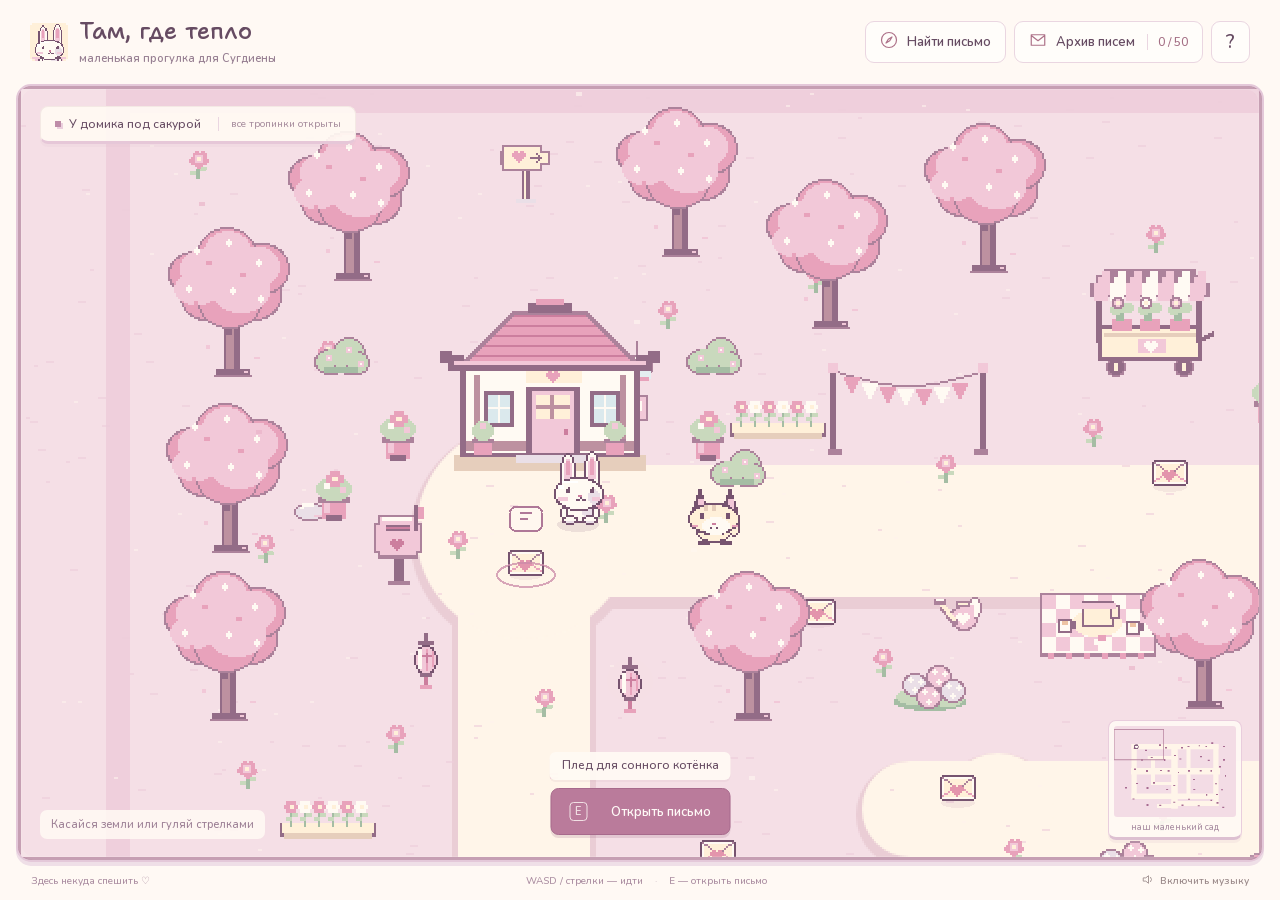
==== index.html @ 61a8c38a "Publish Sugdiena's pixel garden with 50 letters" ====
<!doctype html>
<html lang="ru">
<head>
<meta charset="utf-8">
<meta name="viewport" content="width=device-width,initial-scale=1,viewport-fit=cover">
<meta name="theme-color" content="#fff9f4">
<meta name="description" content="Розовый сад, зайчик Плюш и 50 писем с тёплыми словами. Гуляй и открывай их в своём ритме.">
<title>Там, где тепло — маленькая прогулка</title>
<link rel="stylesheet" href="fonts.css">
<link rel="stylesheet" href="island.css">
<link rel="stylesheet" href="typography.css">
<link rel="stylesheet" href="garden.css">
</head>
<body>
<header class="topbar">
<a href="#" class="brand" id="homeButton" aria-label="Вернуться к зайчику">
<img data-pixel="plush" alt="">
<span>Там, где тепло<small>маленькая прогулка для Сугдиены</small>
</span>
</a>
<nav aria-label="Меню игры">
<button id="exploreButton" class="nav-button" title="Письма на карте" aria-label="Найти письмо">
<span data-icon="compass">
</span>
<span class="nav-label">Найти письмо</span>
</button>
<button id="albumButton" class="nav-button" title="Архив писем">
<span data-icon="envelope">
</span>
<span class="nav-label album-label">Архив писем</span>
<b id="collectedCount">0 / 50</b>
</button>
<button id="helpButton" class="icon-button" aria-label="Как играть">?</button>
</nav>
</header>
<main class="world-shell" id="worldShell">
<div id="game" role="application" aria-label="Розовый сад. Ходи стрелками или WASD. Касайся земли, чтобы идти. Подойди к письму и нажми E.">
</div>
<div class="garden-label">
<span class="location-dot">
</span>
<span id="locationName">Сад тихих радостей</span>
<small>все тропинки открыты</small>
</div>
<div class="walking-note">
<span id="walkingText">Коснись дорожки — Плюш пойдёт туда</span>
</div>
<div class="nearby" id="nearbyPanel">
<span id="nearbyTitle">
</span>
<button id="interactButton" class="primary" hidden>
<span class="key">E</span> Открыть письмо</button>
</div>
<div class="mini-map" aria-label="Карта сада: розовые точки — письма">
<canvas id="miniCanvas" width="192" height="144">
</canvas>
<span>наш маленький сад</span>
</div>
<div class="toast" id="toast" role="status" aria-live="polite">
</div>
<div class="load-screen" id="loading">
<span class="load-flower">✿</span>
<span>Плюш открывает калитку…</span>
</div>
<div id="welcomeNote" hidden>
</div>
<div id="questPreview" hidden>
</div>
</main>
<footer class="bottom-bar">
<span>Здесь некуда спешить ♡</span>
<span class="desktop-hint">WASD / стрелки — идти <em>·</em> E — открыть письмо</span>
<button id="soundButton" aria-label="Включить музыку" aria-pressed="false" title="Письма под сакурой — тихая оригинальная мелодия">
<span data-icon="sound">
</span>
<span id="soundLabel">Включить музыку</span>
</button>
</footer>
<dialog class="explore-dialog" id="exploreDialog" aria-labelledby="exploreTitle">
<button class="dialog-close" data-close aria-label="Закрыть список писем">×</button>
<span class="eyebrow">ЛЮБОЕ ПИСЬМО МОЖЕТ БЫТЬ ПЕРВЫМ</span>
<h2 id="exploreTitle">Куда хочется прогуляться?</h2>
<p class="muted">50 писем — 50 задач по математике и физике. Выбери письмо: Плюш найдёт дорожку. Реши задачу, чтобы прочитать послание.</p>
<div class="mood-filters" id="moodFilters">
</div>
<div class="adventure-grid" id="adventureGrid">
</div>
</dialog>
<dialog class="quest-dialog" id="questDialog" aria-labelledby="questTitle" aria-describedby="questInstruction">
<button class="dialog-close" data-close aria-label="Вернуться в сад">×</button>
<div class="quest-header">
<img id="questAvatar" data-pixel="plush" alt="">
<div>
<span class="eyebrow" id="questPlace">
</span>
<h2 id="questTitle">
</h2>
<p id="questInstruction">
</p>
</div>
</div>
<div class="mini-game" id="miniGame">
</div>
<div class="quest-feedback" id="questFeedback" role="status" aria-live="polite">
</div>
<div class="quest-footer">
<span id="questProgress" aria-live="polite">
</span>
<span>Можно вернуться позже.</span>
</div>
</dialog>
<dialog class="conversation-dialog" id="conversationDialog" aria-labelledby="conversationTitle" aria-describedby="accessibleSpeech">
<div class="conversation-scene">
<span class="pixel-petal petal-a">
</span>
<span class="pixel-petal petal-b">
</span>
<div class="conversation-art">
<canvas width="330" height="430" id="portraitCanvas" aria-label="Друг рассказывает послание">
</canvas>
</div>
<div class="conversation-context">
<span class="eyebrow" id="conversationPlace">
</span>
<h2 id="conversationTitle">
</h2>
<span class="reward-seal">
<span data-icon="envelope">
</span> ПИСЬМО ДЛЯ ТЕБЯ</span>
</div>
<button class="dialog-close" data-close aria-label="Вернуться в сад">×</button>
</div>
<div class="speech-panel">
<div class="speaker-line">
<span id="speakerName">
</span>
<span id="messageType">
</span>
</div>
<div class="speech-text" id="speechText">
<span class="sr-only" id="accessibleSpeech">
</span>
<span id="typedText" aria-hidden="true">
</span>
<span class="typing-cursor" aria-hidden="true">
</span>
</div>
<p id="speechSource" class="speech-source">
</p>
<div class="speech-actions">
<button class="text-button" id="favoriteButton" aria-pressed="false">
<span>♡</span> Оставить в сердце</button>
<button class="primary" id="speechNext">Показать целиком <span>↓</span>
</button>
</div>
</div>
</dialog>
<dialog class="album-dialog" id="albumDialog" aria-labelledby="albumTitle">
<button class="dialog-close" data-close aria-label="Закрыть послания">×</button>
<span class="eyebrow">МОЖНО ПЕРЕЧИТАТЬ, КОГДА ЗАХОЧЕТСЯ</span>
<h2 id="albumTitle">Архив тёплых писем</h2>
<p class="muted" id="albumDescription">
</p>
<div class="album-tabs">
<button data-album="read" class="active">Прочитанные ✓</button>
<button data-album="all">Все открытые</button>
<button data-album="hearts">В сердце ♡</button>
</div>
<div class="album-grid" id="albumGrid">
</div>
</dialog>
<dialog class="help-dialog" id="helpDialog" aria-labelledby="helpTitle">
<button class="dialog-close" data-close aria-label="Закрыть подсказку">×</button>
<img data-pixel="plush" alt="Зайчик Плюш">
<h2 id="helpTitle">Давай просто погуляем.</h2>
<p>Коснись земли — Плюш пойдёт туда. На компьютере можно ходить стрелками или WASD.</p>
<p>На полянках лежат письма. Подойди поближе и коснись письма или нажми E. У каждого письма своя задача и четыре ответа: A, B, C, D. Верный ответ откроет послание. Если ошибёшься, можно попробовать ещё раз.</p>
<p>Все 50 писем доступны сразу, без уровней и лимитов. После чтения нажми «Прочитано ✓»: письмо получит зелёную галочку и останется в архиве. Прогресс сохраняется в этом браузере.</p>
<p>Задачи — среднего и чуть выше среднего уровня. Можно думать сколько угодно: таймера и штрафов нет. Кнопка «Включить музыку» добавит тихую оригинальную мелодию с щипковыми струнами и флейтой. При уходе с вкладки она затихает.</p>
<button class="primary" data-close>Пойдём ♡</button>
</dialog>
<script src="assets/vendor/phaser-3.90.0.min.js">
</script>
<script src="data.js">
</script>
<script src="letters.js"></script>
<script src="questions.js"></script>
<script src="pixel-sprites.js">
</script>
<script src="garden-music.js"></script>
<script src="garden.js">
</script>
<script src="adventures.js">
</script>
</body>
</html>
---- fonts.css ----
@font-face {
  font-family: 'Nunito';
  font-style: normal;
  font-weight: 400 700;
  font-display: swap;
  src: url(assets/fonts/nunito-cyrillic-ext.woff2) format('woff2');
  unicode-range: U+0460-052F, U+1C80-1C8A, U+20B4, U+2DE0-2DFF, U+A640-A69F, U+FE2E-FE2F;
}

@font-face {
  font-family: 'Nunito';
  font-style: normal;
  font-weight: 400 700;
  font-display: swap;
  src: url(assets/fonts/nunito-cyrillic.woff2) format('woff2');
  unicode-range: U+0301, U+0400-045F, U+0490-0491, U+04B0-04B1, U+2116;
}

@font-face {
  font-family: 'Nunito';
  font-style: normal;
  font-weight: 400 700;
  font-display: swap;
  src: url(assets/fonts/nunito-latin-ext.woff2) format('woff2');
  unicode-range: U+0100-02BA, U+02BD-02C5, U+02C7-02CC, U+02CE-02D7, U+02DD-02FF, U+0304, U+0308, U+0329, U+1D00-1DBF, U+1E00-1E9F, U+1EF2-1EFF, U+2020, U+20A0-20AB, U+20AD-20C4, U+2113, U+2C60-2C7F, U+A720-A7FF;
}

@font-face {
  font-family: 'Nunito';
  font-style: normal;
  font-weight: 400 700;
  font-display: swap;
  src: url(assets/fonts/nunito-latin.woff2) format('woff2');
  unicode-range: U+0000-00FF, U+0131, U+0152-0153, U+02BB-02BC, U+02C6, U+02DA, U+02DC, U+0304, U+0308, U+0329, U+2000-206F, U+20AC, U+2122, U+2191, U+2193, U+2212, U+2215, U+FEFF, U+FFFD;
}

@font-face {
  font-family: 'Shantell Sans';
  font-style: normal;
  font-weight: 500 600;
  font-display: swap;
  src: url(assets/fonts/shantell-sans-cyrillic-ext.woff2) format('woff2');
  unicode-range: U+0460-052F, U+1C80-1C8A, U+20B4, U+2DE0-2DFF, U+A640-A69F, U+FE2E-FE2F;
}

@font-face {
  font-family: 'Shantell Sans';
  font-style: normal;
  font-weight: 500 600;
  font-display: swap;
  src: url(assets/fonts/shantell-sans-cyrillic.woff2) format('woff2');
  unicode-range: U+0301, U+0400-045F, U+0490-0491, U+04B0-04B1, U+2116;
}

@font-face {
  font-family: 'Shantell Sans';
  font-style: normal;
  font-weight: 500 600;
  font-display: swap;
  src: url(assets/fonts/shantell-sans-latin-ext.woff2) format('woff2');
  unicode-range: U+0100-02BA, U+02BD-02C5, U+02C7-02CC, U+02CE-02D7, U+02DD-02FF, U+0304, U+0308, U+0329, U+1D00-1DBF, U+1E00-1E9F, U+1EF2-1EFF, U+2020, U+20A0-20AB, U+20AD-20C4, U+2113, U+2C60-2C7F, U+A720-A7FF;
}

@font-face {
  font-family: 'Shantell Sans';
  font-style: normal;
  font-weight: 500 600;
  font-display: swap;
  src: url(assets/fonts/shantell-sans-latin.woff2) format('woff2');
  unicode-range: U+0000-00FF, U+0131, U+0152-0153, U+02BB-02BC, U+02C6, U+02DA, U+02DC, U+0304, U+0308, U+0329, U+2000-206F, U+20AC, U+2122, U+2191, U+2193, U+2212, U+2215, U+FEFF, U+FFFD;
}
---- island.css ----
:root{--cream:#faf7f1;--paper:#fffcf7;--ink:#4e4249;--muted:#897a7e;--rose:#ba7188;--pink:#eed0d7;--sage:#82927d;--line:#eadfdc;--shadow:0 15px 55px #5e405524;font-family:'Nunito',system-ui,sans-serif;color:var(--ink);font-size:14px}
*{box-sizing:border-box}
body{margin:0;background:var(--cream);overflow:hidden}
button,a{-webkit-tap-highlight-color:transparent}
button{font:inherit;color:inherit;cursor:pointer;touch-action:manipulation}
button:disabled{cursor:default}
button,a{outline-offset:4px}
button:focus-visible,a:focus-visible{outline:3px solid #a15f7c}
button{transition:background .2s,box-shadow .2s,transform .2s}
button:active:not(:disabled){transform:translateY(1px)}
[hidden]{display:none!important}
button svg{pointer-events:none}
svg{width:24px;height:24px;fill:none;stroke:currentColor;stroke-width:1.6;stroke-linecap:round;stroke-linejoin:round}
.topbar{height:88px;padding:0 32px;display:flex;align-items:center;justify-content:space-between;gap:20px}
.brand{display:flex;align-items:center;gap:10px;text-decoration:none;color:var(--ink)}
.brand>img{width:44px;height:64px;object-fit:contain;filter:drop-shadow(0 3px 3px #a78c8c22)}
.brand>span{font:500 23px 'Shantell Sans',sans-serif;letter-spacing:0}
.brand small{display:block;font:10px 'Nunito',sans-serif;letter-spacing:.04em;margin-top:5px;color:var(--muted)}
.header-note{font-size:11px;color:#9b8d8f}
.topbar nav{display:flex;gap:8px;align-items:center}
.nav-button,.icon-button{border:1px solid var(--line);border-radius:12px;background:#fffdf9;min-height:42px;display:flex;align-items:center;justify-content:center;gap:9px;padding:0 14px;font-size:11px}
.nav-button:hover,.icon-button:hover{background:#f8eaf0}
.nav-button svg{width:18px;height:18px;color:#ad7188}
.nav-button b{font-size:10px;font-weight:500;color:#a36d83;border-left:1px solid var(--line);padding-left:10px;margin-left:3px}
.icon-button{width:39px;padding:0;font-size:19px}
.world-shell{position:relative;height:calc(100svh - 128px);margin:0 20px;border-radius:22px;overflow:hidden;background:#e8ecdf;isolation:isolate;box-shadow:0 3px 0 #ddd2c8,0 10px 30px #57423712;min-height:310px;border:1px solid #e1d6cb}
#worldCanvas{display:block;width:100%;height:100%;touch-action:none;cursor:grab}
#worldCanvas:active{cursor:grabbing}
#worldCanvas:focus-visible{outline:3px solid #b68199;outline-offset:-3px}
.map-shade{position:absolute;inset:0;pointer-events:none;box-shadow:inset 0 0 100px #5c655412;z-index:1}
.map-title{position:absolute;left:28px;top:26px;padding:20px 23px 16px;border-radius:17px;background:#fffaf1ed;border:1px solid #fff9ed;box-shadow:0 8px 25px #79635c12;max-width:310px;z-index:4;backdrop-filter:blur(12px)}
.eyebrow{display:block;font-size:9px;letter-spacing:.16em;font-weight:500;color:#ad7c83;line-height:1.6}
.map-title h1{font:500 31px 'Shantell Sans',sans-serif;letter-spacing:0;line-height:1.15;margin:10px 0}
.map-title p{font-size:11px;line-height:1.75;margin:0;color:var(--muted)}
.map-title>button{background:none;border:0;border-top:1px solid #eadbd3;padding:13px 0 0;margin-top:14px;display:flex;align-items:center;gap:7px;font-size:11px;color:#a0667a}
.map-title>button svg{width:16px;height:16px}
.map-location{position:absolute;top:26px;left:50%;transform:translateX(-50%);padding:10px 16px;border-radius:40px;background:#fffaf0ed;box-shadow:0 4px 20px #4d4a3d12;color:#7f796a;display:flex;gap:8px;align-items:center;font-size:10px;pointer-events:none;z-index:3}
.location-dot{width:5px;height:5px;background:#98a787;border-radius:50%}
.map-controls{position:absolute;right:22px;top:24px;display:flex;flex-direction:column;padding:5px;border-radius:15px;background:#fffcf6f2;border:1px solid #f8f0e7;box-shadow:0 8px 25px #4c493c18;z-index:5}
.map-controls>button{width:36px;height:36px;border:0;background:none;display:grid;place-items:center;font-size:24px;color:#9a7b83;border-radius:10px}
.map-controls>button:hover{background:#f4e5e8}
.map-controls>span{height:1px;background:var(--line);margin:4px}
.map-controls svg{width:19px;height:19px}
.mini-map{position:absolute;right:22px;bottom:24px;width:160px;padding:5px 5px 0;border:1px solid #fffaf0;background:#fff9efeb;border-radius:13px;box-shadow:0 8px 30px #68534422;z-index:5;overflow:hidden}
.mini-map>canvas{display:block;width:148px;height:99px;object-fit:cover;border-radius:8px}
.mini-map>span{display:flex;align-items:center;justify-content:space-between;padding:8px 7px;font-size:8px;letter-spacing:.12em;color:#947d7e}
.mini-map>span>span{font-size:13px}
.walking-note{position:absolute;bottom:27px;left:24px;display:flex;align-items:center;gap:7px;padding:9px 13px;border-radius:30px;background:#fff9efdf;color:#827066;font-size:9px;z-index:3;pointer-events:none}
.little-dot{height:5px;width:5px;background:#a17a83;border-radius:50%}
.map-markers{position:absolute;inset:0;overflow:hidden;pointer-events:none;z-index:2}
.map-marker{position:absolute;width:38px;height:38px;border:1px solid #eddcd4;border-radius:50%;background:#fffcf6f5;color:#af7786;box-shadow:0 4px 12px #67484225;pointer-events:auto;display:grid;place-items:center;transform:translate(-50%,-50%);padding:0;transition:box-shadow .2s,background .2s;will-change:left,top;touch-action:manipulation}
.map-marker:active{transform:translate(-50%,-48%)}
.map-marker:after{content:attr(data-label);position:absolute;bottom:47px;left:50%;transform:translateX(-50%);padding:8px 11px;background:#fffaf2;border:1px solid #e5d4cc;border-radius:8px;white-space:nowrap;font-size:11px;opacity:0;pointer-events:none;box-shadow:0 8px 15px #67484214}
.map-marker:hover:after,.map-marker:focus-visible:after{opacity:1}
.map-marker svg{width:19px;height:19px}
.map-marker small{position:absolute;right:-4px;bottom:-1px;font-size:8px;background:#f1d9dd;color:#9c637a;border:2px solid #fffaf3;border-radius:10px;min-width:17px;height:17px;line-height:13px}
.map-marker.complete{background:#eef1e5;color:#879975;border-color:#e3e7d6}
.map-marker.complete small{background:#dce4d0;color:#6c805e}
.map-marker.selected{box-shadow:0 0 0 6px #fff8e984,0 0 0 8px #b5818c8a,0 4px 18px #67484235}
.map-marker.faded{opacity:.35}
.quest-preview,.welcome-note{position:absolute;z-index:7;left:50%;bottom:25px;transform:translateX(-50%);width:min(660px,calc(100% - 54px));background:#fffaf3f7;backdrop-filter:blur(15px);border:1px solid #fff7e9;border-radius:22px;box-shadow:0 15px 60px #66524738;display:flex;gap:20px;padding:22px 28px;animation:float-in .35s ease}
.preview-avatar{position:relative;flex-shrink:0;width:82px;align-self:flex-end}
.preview-avatar img{display:block;width:100%;height:118px;object-fit:contain;filter:drop-shadow(0 4px 5px #9a74682b)}
.preview-copy{flex:1;min-width:0}
.preview-copy h2{font:500 23px 'Shantell Sans',sans-serif;letter-spacing:0;margin:6px 0 8px;padding-right:15px}
.preview-copy p{font-size:11px;line-height:1.6;color:var(--muted);margin:0}
.preview-actions{display:flex;align-items:center;gap:18px;margin-top:16px}
.primary{display:inline-flex;align-items:center;justify-content:center;gap:24px;background:#a96f81;color:#fffaf7;border:1px solid #a2697c;border-radius:11px;box-shadow:0 4px 8px #a1697c20,inset 0 1px #ffffff26;padding:13px 18px;min-height:43px;font-size:11px;font-weight:500}
.primary:hover{background:#955e72;box-shadow:0 7px 17px #a1697c2f}
.primary span{opacity:.8}
.text-button{border:0;background:none;font-size:11px;padding:9px 0;color:#a36c81}
.text-button:hover{color:#764b65}
.preview-close,.dialog-close{position:absolute;top:13px;right:14px;border:0;background:#f3e9e4b3;color:#a1848a;font-size:21px;width:29px;height:29px;line-height:22px;border-radius:50%;z-index:12}
.welcome-note{width:min(650px,calc(100% - 60px));align-items:center;gap:20px;padding:19px 30px 22px;bottom:30px}
.welcome-note>img{height:165px;width:110px;object-fit:contain;filter:drop-shadow(0 5px 6px #9c71631f)}
.welcome-note h2{font:500 27px 'Shantell Sans',sans-serif;margin:7px 0 9px;letter-spacing:0}
.welcome-note p{font-size:12px;line-height:1.7;color:var(--muted);margin:0 0 15px}
.bottom-bar{height:40px;display:flex;align-items:center;justify-content:space-between;padding:0 35px;font-size:9px;color:#9a8989}
.bottom-bar>span:first-child{display:flex;align-items:center;gap:7px}
.bottom-bar i{width:4px;height:4px;border-radius:50%;background:#9aaa88}
.bottom-bar em{font-style:normal;opacity:.5;margin:0 9px}
.bottom-bar button{display:flex;gap:5px;align-items:center;border:0;background:none;padding:4px 0;color:#9a8989;font-size:9px}
.bottom-bar button svg{height:13px;width:13px}
.toast{position:absolute;left:50%;bottom:230px;transform:translate(-50%,12px);background:#fff9e9f5;border:1px solid #e4d5ca;border-radius:12px;padding:12px 18px;color:#90737b;font-size:12px;box-shadow:var(--shadow);opacity:0;transition:opacity .3s,transform .3s;pointer-events:none;z-index:15;max-width:90%;text-align:center}
.toast.visible{opacity:1;transform:translate(-50%,0)}
.load-screen{position:absolute;inset:0;z-index:20;background:var(--cream);display:flex;gap:15px;align-items:center;justify-content:center;color:#a47b86;font-size:12px;transition:opacity .6s}
.load-screen.loaded{opacity:0;pointer-events:none}
.load-flower{font-size:32px;animation:spin 4s linear infinite}
dialog{border:1px solid #e6d7d2;background:var(--paper);color:var(--ink);border-radius:25px;padding:35px;box-shadow:0 35px 120px #49354145;max-height:90svh;overflow:auto;width:min(880px,calc(100% - 35px))}
dialog::backdrop{background:#42344468;backdrop-filter:blur(8px)}
dialog[open]{animation:dialog-in .32s cubic-bezier(.2,.8,.2,1)}
dialog>h2{font:500 32px/1.2 'Shantell Sans',sans-serif;margin:12px 0;letter-spacing:0}
.muted{color:var(--muted);font-size:12px;line-height:1.7}
.mood-filters{display:flex;gap:7px;flex-wrap:wrap;margin:22px 0}
.mood-filters button,.album-tabs button{border:1px solid #e7d8d7;background:#fff9f4;padding:9px 12px;font-size:10px;border-radius:30px}
.mood-filters button.active,.album-tabs button.active{background:#b0798c;color:#fff;border-color:#b0798c}
.adventure-grid{display:grid;grid-template-columns:repeat(3,1fr);gap:11px}
.adventure-card{position:relative;display:flex;align-items:flex-start;gap:12px;text-align:left;min-height:135px;padding:20px 15px;background:#faf3ed;border:1px solid #ebddd5;border-radius:15px}
.adventure-card:hover{background:#f7e9e8;box-shadow:0 6px 20px #94758013}
.adventure-card .card-number{position:absolute;top:12px;right:12px;font-size:9px;color:#ac9799}
.adventure-card>img{width:43px;height:70px;object-fit:contain;align-self:center;filter:drop-shadow(0 3px 3px #ad8c881b)}
.adventure-card>div{flex:1;padding-top:16px;min-width:0}
.adventure-card strong{display:block;font-size:12px;font-weight:500;line-height:1.5;margin-bottom:6px}
.adventure-card small{display:block;font-size:9px;line-height:1.6;color:#a38991}
.adventure-card .card-status{margin-top:9px;color:#9a896e;font-size:9px}
.adventure-card.done{background:#f1f3e9;border-color:#dfe5d2}
.quest-dialog{width:min(720px,calc(100% - 30px));padding:28px 32px 22px;overflow-x:hidden}
.quest-header{display:flex;gap:18px;align-items:center;min-height:116px;padding-right:17px}
.quest-header>img{width:75px;height:110px;object-fit:contain;filter:drop-shadow(0 4px 4px #a6817526)}
.quest-header>div{flex:1}
.quest-header h2{font:500 25px/1.25 'Shantell Sans',sans-serif;letter-spacing:0;margin:5px 0 9px}
.quest-header p{font-size:12px;line-height:1.7;color:var(--muted);margin:0}
.mini-game{position:relative;min-height:285px;margin-top:15px;background:#f6eee5;border:1px solid #ede0d4;border-radius:18px;overflow:hidden;padding:28px 20px;display:flex;align-items:center;justify-content:center;flex-direction:column;gap:18px;isolation:isolate}
.mini-game:before{display:none}
.quest-feedback{min-height:24px;text-align:center;font-size:11px;color:#a27885;margin-top:12px;line-height:1.5}
.quest-footer{display:flex;justify-content:space-between;font-size:9px;color:#a38b90;gap:15px;border-top:1px solid #eaded7;padding-top:13px}
.quest-footer span:first-child{color:#a06d82}
.game-options{display:flex;gap:12px;align-items:center;justify-content:center;flex-wrap:wrap;width:100%}
.game-option{position:relative;display:flex;flex-direction:column;gap:10px;justify-content:center;align-items:center;width:115px;min-height:124px;background:#fffaf2;border:1px solid #dfcbbd;border-radius:17px;box-shadow:0 5px 0 #e9dbce;cursor:pointer;font-size:10px;line-height:1.5;text-align:center;padding:16px 10px;color:#a07e85;transition:transform .3s,background .3s,box-shadow .3s,opacity .3s}
.game-option:hover:not(:disabled){transform:translateY(-4px);background:#fffdf7;box-shadow:0 8px 0 #e9dbce}
.game-option svg{width:45px;height:45px;stroke-width:1.3}
.game-option>img{width:55px;height:75px;object-fit:contain}
.game-option.done{background:#eaf0df;border-color:#c9d5bc;box-shadow:0 3px 0 #d6dfca;color:#8c9b7a;transform:translateY(2px)}
.game-option.done:after{content:'✓';position:absolute;right:8px;top:7px;font-size:13px;color:#8b9c73}
.mini-hero{height:65px;width:90px;display:grid;place-items:center;color:#bb8196}
.mini-hero svg{width:65px;height:65px;stroke-width:1.2}
.game-progress{display:flex;gap:7px;justify-content:center}
.game-progress i{height:4px;width:25px;border-radius:5px;background:#e7d7cd}
.game-progress i.done{background:#b28393}
.order-note{font-size:11px;line-height:1.7;color:#a1818c;text-align:center;margin:0}
.scene-windows .game-option{border-radius:45px 45px 6px 6px;background:#e7dbd9;border:5px solid #d0b3ab;min-height:135px;width:100px}
.scene-windows .game-option.done{background:#fff0bb;color:#bc9867;box-shadow:0 0 30px #f4deb266}
.scene-windows .mini-hero{display:none}
.scene-quilt .game-options{width:260px;display:grid;grid-template-columns:1fr 1fr;gap:6px;transform:rotate(-4deg)}
.scene-quilt .game-option{width:118px;min-height:88px;padding:13px;border-radius:8px;background:#f2d5dd;box-shadow:0 4px #e2c3cc}
.scene-quilt .game-option:nth-child(2){background:#e6e5d0}
.scene-quilt .game-option:nth-child(3){background:#e5dce8}
.scene-quilt .game-option:nth-child(4){background:#f7dfc4}
.scene-quilt .game-option>span{display:none}
.scene-quilt .game-option.done{opacity:.5}
.scene-rain{background:#e9ece9}
.scene-rain .game-option{background:transparent;box-shadow:none;border:none;width:100px}
.scene-rain .game-option svg{color:#92b9c4;width:50px;height:60px;fill:#c9e0e8;stroke:#8faeb5}
.scene-rain .game-option.done svg{fill:#eec0ce;stroke:#b7879e}
.scene-bridge .game-options{flex-wrap:nowrap;gap:9px;background:#c8dfe3;border-top:12px solid #f5ead5;border-bottom:12px solid #f5ead5;padding:15px}
.scene-bridge .game-option{width:70px;min-height:90px;box-shadow:0 6px #ccac98;background:#e6c9af;transform:rotate(-7deg);font-size:9px;border-color:#c8a68c}
.scene-bridge .game-option:nth-child(even){transform:rotate(5deg)}
.scene-bridge .game-option.done{transform:rotate(0);opacity:.6}
.scene-shooting{background:#ece5ef}
.scene-shooting .mini-hero{display:none}
.scene-shooting .game-option{background:none;box-shadow:none;border:0;width:140px;height:170px;animation:star-float 3.5s ease-in-out infinite}
.scene-shooting .game-option svg{width:85px;height:85px;fill:#fae6ab;stroke:#d8b680;filter:drop-shadow(0 0 20px #fff1b9)}
.scene-stones .game-option{border-radius:50% 55% 40% 45%;background:#d1c8c2;box-shadow:0 5px #beb0a9;border-color:#beb0a9;color:#8e7a78}
.scene-stones .game-option.done{border-radius:14px;background:#edf0e1;box-shadow:none}
.scene-ribbon .game-option:nth-child(1){color:#c886a0}
.scene-ribbon .game-option:nth-child(2){color:#c3ab78}
.scene-ribbon .game-option:nth-child(3){color:#a296b9}
.scene-mirror .game-options{border:9px solid #d4b5a5;border-radius:70% 70% 12px 12px;background:#e9e5e8;width:300px;padding:30px 10px 10px;gap:5px}
.scene-mirror .game-option{width:75px;min-height:100px;box-shadow:none;border:0;background:#dde0df;color:#a4a6a2}
.scene-mirror .game-option.done{background:#fff3d0}
.scene-mirror .game-option span{font-size:8px}
.scene-mist .game-option{background:#e6e5e7;box-shadow:0 5px #d7d5db;color:#b2a9b8}
.scene-mist .game-option.done{background:#fff2c9;color:#d8ac6b}
.scene-greet .game-option{width:132px;min-height:150px}
.scene-greet .game-option>img{height:90px}
.scene-bell .game-option{width:160px;min-height:150px}
.range-stage{width:min(100%,380px);display:flex;flex-direction:column;align-items:center;gap:24px}
.range-stage .range-visual{height:105px;display:flex;align-items:center;justify-content:center;position:relative;width:100%}
.range-stage .range-visual svg{height:90px;width:90px;stroke-width:1.2;color:#bc8a9b;transform:rotate(calc((var(--range,25) - 50)*.5deg));transition:transform .25s}
.range-label{font-size:10px;color:#ac8893}
.range-stage input[type=range]{width:100%;accent-color:#b98194;height:20px;cursor:pointer}
.range-track{width:100%;position:relative}
.target-range{position:absolute;left:calc((var(--goal) - 10)*1%);width:20%;background:#c2cfac;top:4px;height:13px;border-radius:10px;pointer-events:none;opacity:.55}
.range-stage .primary:disabled{opacity:.4}
.breathing-orb{height:155px;width:155px;position:relative;border-radius:50%;border:1px solid #dfc4ca;background:#f7e5d9;display:grid;place-items:center;color:#b37f90;box-shadow:0 0 0 14px #f2e3d7,0 0 0 27px #f3e9e0}
.breathing-orb svg{width:45px;height:45px}
.breathing-orb.growing{animation:breathe-once 4s ease-in-out forwards}
.breathing-orb:disabled{cursor:default}
.breath-label{font-size:11px;margin-top:20px;color:#a07e89}
.pipes{display:flex;align-items:center;gap:10px;width:100%;justify-content:center;position:relative}
.water-source,.water-flower{height:90px;width:70px;display:grid;place-items:center;color:#8db6be}
.water-source svg,.water-flower svg{width:60px;height:60px}
.pipe-button{height:90px;width:90px;display:grid;place-items:center;border:1px solid #dbbfac;background:#faeddb;border-radius:17px;box-shadow:0 4px #e2cbb7}
.pipe-button svg{height:65px;width:65px;transition:transform .35s;stroke:#afcbd0;stroke-width:12}
.pipe-button.connected svg{stroke:#7baab4}
.pipes-note{font-size:11px;color:#a2828c}
.conversation-dialog{padding:0;width:min(900px,calc(100% - 30px));overflow:auto;background:#fffaf2}
.conversation-scene{height:270px;position:relative;background:#f2e8e0;overflow:hidden;isolation:isolate}
.conversation-scene:before{display:none}
.conversation-art{position:absolute;left:5%;bottom:-17px;width:275px;height:340px;filter:drop-shadow(0 14px 13px #8e6c6a30)}
.conversation-art canvas{width:100%;height:100%;object-fit:contain}
.conversation-context{position:absolute;left:44%;top:54px;right:40px}
.conversation-context h2{font:500 28px 'Shantell Sans',sans-serif;line-height:1.2;letter-spacing:0;margin:9px 0 13px}
.conversation-context p{font-size:12px;line-height:1.7;color:#a3868b}
.reward-seal{display:inline-flex;align-items:center;gap:8px;font-size:8px;letter-spacing:.14em;border:1px solid #d9b7b5;padding:7px 11px;border-radius:7px;transform:rotate(-3deg);color:#b08491;background:#fff9ee60}
.reward-seal svg{width:18px;height:18px}
.speech-panel{padding:25px 37px 26px;background:#fffaf3;position:relative}
.speech-panel:before{content:'';position:absolute;left:70px;top:-13px;width:28px;height:28px;background:#fffaf3;transform:rotate(45deg);border-radius:4px}
.speaker-line{position:relative;display:flex;align-items:center;justify-content:space-between;font-size:12px;font-weight:500;color:#a56880;margin-bottom:14px}
.speaker-line>span:last-child{font-size:9px;color:#b59a9f;font-weight:400;text-transform:uppercase;letter-spacing:.13em}
.speech-text{font:400 clamp(20px,2.3vw,27px)/1.6 'Shantell Sans',sans-serif;letter-spacing:0;min-height:100px;position:relative;cursor:pointer}
.typing-cursor{display:inline-block;width:4px;height:17px;background:#c5a2ac;margin-left:6px;animation:cursor .7s steps(2) infinite}
.speech-source{font-size:10px;line-height:1.6;color:#a08b91;min-height:16px;margin:16px 0}
.speech-actions{display:flex;justify-content:space-between;align-items:center;gap:18px;border-top:1px solid #eee0d9;padding-top:18px}
.speech-actions .text-button{display:flex;align-items:center;gap:7px}
.speech-actions .text-button>span{font-size:21px}
.speech-actions .text-button.saved{color:#b16381}
.sr-only{position:absolute;width:1px;height:1px;padding:0;overflow:hidden;clip:rect(0,0,0,0);white-space:nowrap;border:0}
.album-tabs{display:flex;gap:8px;margin:22px 0}
.album-grid{display:grid;grid-template-columns:repeat(2,1fr);gap:14px}
.memory-card{position:relative;display:flex;flex-direction:column;text-align:left;padding:26px;border:1px solid #eadbd6;background:#fff8ef;border-radius:16px;min-height:190px;box-shadow:0 4px 12px #8f6c7510}
.memory-card:hover{transform:translateY(-3px);box-shadow:0 9px 18px #8f6c7518}
.memory-card small{font-size:9px;letter-spacing:.08em;color:#b18494;margin-bottom:14px}
.memory-card p{font:400 17px/1.6 'Shantell Sans',sans-serif;margin:0}
.memory-card span{font-size:9px;color:#a89098;margin-top:17px}
.empty-state{text-align:center;grid-column:1/-1;padding:30px}
.empty-state>img{height:145px;width:110px;object-fit:contain}
.empty-state p{font-size:13px;line-height:1.7;color:#9b858d}
.help-dialog{width:min(480px,calc(100% - 30px));text-align:center}
.help-dialog>img{width:85px;height:135px;object-fit:contain}
.help-dialog h2{font-size:27px}
.help-dialog p{font-size:12px;line-height:1.85;color:#8e7c84}
.help-dialog .primary{margin-top:10px}
.petal{position:absolute;width:15px;height:24px;background:#edc5ceaa;border-radius:80% 10% 80% 20%;pointer-events:none;animation:petal-float 5s ease-in-out infinite}
.p1{left:38%;top:40px;transform:rotate(30deg)}
.p2{right:7%;top:160px;width:10px;height:17px;animation-delay:-2s}
@keyframes float-in{from{opacity:0;transform:translate(-50%,15px)}
}
@keyframes dialog-in{from{opacity:0;transform:translateY(12px) scale(.98)}
}
@keyframes spin{to{transform:rotate(360deg)}
}
@keyframes star-float{50%{transform:translate(25px,-12px) rotate(10deg)}
}
@keyframes breathe-once{50%{transform:scale(1.18);background:#f8debd;box-shadow:0 0 0 20px #eedfd1,0 0 0 39px #f3e9e0}
100%{transform:scale(1);background:#f3dfb2}
}
@keyframes cursor{50%{opacity:0}
}
@keyframes petal-float{50%{transform:translate(15px,20px) rotate(80deg)}
}

@media(max-width:1100px){.header-note{display:none}
.map-title{padding:17px 19px;max-width:260px}
.map-title h1{font-size:27px}
.map-title p{font-size:10px}
.map-title .eyebrow{font-size:8px}
.map-location{left:auto;right:95px;transform:none}
.mini-map{width:128px;right:20px}
.mini-map>canvas{width:116px;height:77px}
.walking-note{font-size:8px}
.quest-preview,.welcome-note{left:44%;width:min(630px,calc(100% - 210px))}
.welcome-note>img{width:85px;height:145px}
.welcome-note h2{font-size:22px}
.welcome-note p{font-size:11px}
.welcome-note{gap:12px;padding:20px}
.adventure-grid{grid-template-columns:repeat(2,1fr)}
}

@media(max-width:760px){.topbar{height:76px;padding:0 16px;gap:10px}
.brand>img{width:33px;height:50px}
.brand>span{font-size:18px}
.brand small{font-size:8px;margin-top:4px}
.topbar nav{gap:5px}
.nav-button{height:37px;min-height:37px;padding:0 9px;border-radius:10px;font-size:10px;gap:6px}
.nav-button svg{width:17px;height:17px}
.nav-button b{font-size:9px;margin-left:0;padding-left:7px}
.icon-button{min-height:35px;width:30px;font-size:16px}
.nav-button:first-child>span:last-child{display:none}
.album-label{display:none}
.world-shell{height:calc(100svh - 111px);margin:0 8px;border-radius:16px;min-height:340px}
.map-title{top:15px;left:15px;padding:13px 15px;max-width:205px;border-radius:14px}
.map-title h1{font-size:24px;margin:7px 0}
.map-title .eyebrow{font-size:7px;letter-spacing:.12em}
.map-title p{font-size:10px;line-height:1.6}
.map-title>button{font-size:10px;margin-top:10px;padding-top:9px}
.map-location{top:auto;bottom:150px;right:16px;padding:8px 11px;font-size:9px;transition:opacity .2s}
.map-controls{right:13px;top:15px;border-radius:13px;padding:3px}
.map-controls>button{width:32px;height:32px;font-size:21px}
.map-controls svg{width:17px;height:17px}
.mini-map{right:13px;bottom:40px;width:102px;border-radius:10px;padding:4px 4px 0}
.mini-map>canvas{width:92px;height:61px;border-radius:6px}
.mini-map>span{font-size:6px;padding:6px 4px}
.walking-note{bottom:10px;left:13px;font-size:8px;padding:7px 10px}
.bottom-bar{height:35px;padding:0 17px;font-size:8px}
.bottom-bar .desktop-hint{display:none}
.bottom-bar button{font-size:8px}
.map-marker{width:34px;height:34px}
.map-marker svg{width:17px;height:17px}
.map-marker small{height:16px;min-width:16px;font-size:7px;line-height:12px}
.quest-preview,.welcome-note{left:50%;bottom:39px;width:calc(100% - 26px);padding:19px 18px;gap:12px;border-radius:18px}
.welcome-note>img{width:70px;height:135px}
.welcome-note h2{font-size:21px;padding-right:9px}
.welcome-note p{font-size:11px}
.welcome-note .eyebrow{font-size:8px}
.welcome-note .primary{padding:11px 15px;min-height:39px;font-size:10px}
.quest-preview .preview-avatar{width:55px}
.preview-avatar img{height:100px}
.preview-copy h2{font-size:21px}
.preview-copy p{font-size:10px}
.preview-copy .eyebrow{font-size:7px}
.preview-actions{gap:12px;margin-top:12px;flex-wrap:wrap}
.primary{font-size:10px;padding:12px 15px;gap:15px}
.preview-actions .text-button{font-size:10px}
.world-shell:has(.quest-preview:not([hidden])) .mini-map,.world-shell:has(.welcome-note:not([hidden])) .mini-map{opacity:0;pointer-events:none}
.world-shell:has(.quest-preview:not([hidden])) .map-location,.world-shell:has(.welcome-note:not([hidden])) .map-location{opacity:0}
.toast{bottom:245px;font-size:11px;min-width:250px}
dialog{width:calc(100% - 22px);padding:28px 19px;border-radius:20px;max-height:93svh}
dialog>h2{font-size:27px;padding-right:15px}
.muted{font-size:11px}
.mood-filters{gap:5px;margin:18px 0}
.mood-filters button{padding:8px 10px;font-size:9px}
.adventure-grid{gap:8px}
.adventure-card{padding:13px 10px;gap:8px;min-height:150px;flex-direction:column;align-items:flex-start}
.adventure-card>img{align-self:flex-start;width:34px;height:47px}
.adventure-card>div{padding:0}
.adventure-card strong{font-size:11px;margin-bottom:4px}
.adventure-card small,.adventure-card .card-status{font-size:8px}
.adventure-card .card-status{margin-top:5px}
.quest-dialog{width:calc(100% - 22px);padding:24px 17px 17px}
.quest-header{gap:11px;padding-right:11px}
.quest-header>img{height:90px;width:55px}
.quest-header h2{font-size:22px;line-height:1.2}
.quest-header p{font-size:11px;line-height:1.6}
.quest-header .eyebrow{font-size:8px}
.mini-game{min-height:310px;padding:23px 12px;margin-top:12px;border-radius:15px;gap:16px}
.game-options{gap:9px}
.game-option{width:92px;min-height:116px;font-size:9px;padding:12px 7px;border-radius:13px}
.game-option svg{width:37px;height:37px}
.mini-hero{height:48px}
.mini-hero svg{width:48px;height:48px}
.scene-windows .game-option{width:80px;min-height:125px;border-width:4px}
.scene-greet .game-option{width:90px;min-height:140px}
.scene-greet .game-option>img{width:45px;height:75px}
.scene-bridge .game-option{width:55px;min-height:110px;font-size:8px}
.scene-bridge .game-options{gap:6px;padding:14px 5px}
.scene-bridge .game-option svg{width:32px}
.scene-quilt .game-option{width:110px;min-height:92px}
.scene-quilt .game-options{width:230px}
.scene-mirror .game-options{width:280px}
.scene-mirror .game-option{width:70px}
.scene-mist .game-options,.scene-footsteps .game-options{max-width:240px}
.range-stage{width:90%}
.quest-footer{font-size:8px}
.quest-feedback{font-size:10px}
.pipes{gap:7px}
.pipe-button{width:70px;height:75px}
.pipe-button svg{width:54px;height:54px}
.water-source,.water-flower{width:35px}
.water-source svg,.water-flower svg{width:38px;height:38px}
.conversation-dialog{width:calc(100% - 20px);padding:0;border-radius:19px}
.conversation-scene{height:225px}
.conversation-art{left:-3%;bottom:-17px;width:190px;height:265px}
.conversation-context{left:45%;right:18px;top:43px}
.conversation-context h2{font-size:23px}
.conversation-context .eyebrow{font-size:7px}
.conversation-context p{font-size:10px;line-height:1.6}
.reward-seal{font-size:6px;padding:6px;gap:5px}
.reward-seal svg{width:14px;height:14px}
.speech-panel{padding:22px 22px 23px}
.speaker-line{font-size:11px}
.speaker-line>span:last-child{font-size:8px}
.speech-text{font-size:21px;line-height:1.6;min-height:110px}
.speech-source{font-size:9px;margin:15px 0}
.speech-actions{gap:15px;flex-wrap:wrap}
.speech-actions .text-button{font-size:10px}
.speech-actions .primary{margin-left:auto}
.album-grid{grid-template-columns:1fr}
.memory-card{padding:22px;min-height:160px}
.memory-card p{font-size:17px}
.help-dialog p{font-size:11px}
.help-dialog>img{height:120px}
.help-dialog h2{font-size:25px}
}

@media(max-width:370px){.brand>span{font-size:16px}
.brand small{display:none}
.brand>img{width:30px}
.topbar{padding:0 10px;gap:5px}
.nav-button{padding:0 8px}
.welcome-note{padding:16px 13px}
.welcome-note>img{width:55px}
.welcome-note h2{font-size:19px}
.welcome-note p{font-size:10px}
.game-option{width:82px}
.scene-windows .game-option{width:72px}
.speech-text{font-size:19px}
.speech-actions .primary{width:100%}
.conversation-context{left:47%}
.conversation-context h2{font-size:21px}
.map-title{max-width:190px}
}

@media(prefers-reduced-motion:reduce){*,*:before,*:after{animation:none!important;transition:none!important}
}


.adventure-card .card-number svg{width:15px;height:15px}
.game-option span:first-child{display:grid;place-items:center}
.world-shell:has(.quest-preview:not([hidden])) .map-title{opacity:.2;pointer-events:none;transition:opacity .25s}
.world-shell:has(.quest-preview:not([hidden])) .map-title:hover{opacity:1}

.item-sprite{display:inline-block;width:80px;height:80px;flex-shrink:0}
.game-option .item-sprite{width:68px;height:68px}
.mini-hero:has(.item-sprite){height:80px}
.mini-hero .item-sprite{width:90px;height:90px}
.scene-boat{background:#e4ece8}
.scene-boat .mini-hero{transform:translateX(calc((var(--step) - 1)*50px));transition:transform .7s ease}
.scene-shooting .game-option .item-sprite{width:135px;height:135px}
.scene-rain .game-option{min-height:135px}
.scene-rain .game-option .item-sprite{width:85px;height:85px}
.scene-quilt .game-option .item-sprite{width:50px;height:50px}
.scene-mirror .game-option .item-sprite{width:62px;height:62px}
.water-source .item-sprite,.water-flower .item-sprite{width:65px;height:65px}
.range-visual svg{fill:#f2d7de;stroke:#b98a9d}
.scene-bell .game-option svg{fill:#f3d9c4;stroke:#af8794}
.scene-quilt .mini-hero{display:none}
.scene-quilt .game-option>span:first-child{display:grid}
.scene-quilt .game-option>span:last-child{display:none}

@media(max-width:760px){.game-option .item-sprite{width:58px;height:58px}
.mini-hero:has(.item-sprite){height:65px}
.mini-hero .item-sprite{width:76px;height:76px}
.water-source .item-sprite,.water-flower .item-sprite{width:45px;height:45px}
.scene-quilt .game-option .item-sprite{width:48px;height:48px}
.scene-rain .game-option .item-sprite{width:65px;height:65px}
}

@media(max-width:760px){.map-title{max-width:240px;padding:12px 15px}
.map-title h1{font-size:21px;white-space:nowrap;margin:6px 0}
.map-title p{display:none}
.map-title>button{margin-top:8px;padding-top:8px}
.map-title>.eyebrow{font-size:7px}
.world-shell:has(.quest-preview:not([hidden])) .map-title{opacity:0;pointer-events:none}
}
---- typography.css ----
/* Shantell Sans: short hand-drawn headings. Nunito: readable Cyrillic UI and dialogue. */
:root{font-family:'Nunito',sans-serif;font-size:15px;font-weight:500;--ink:#584755;--muted:#86717d}
button{font-weight:600}.brand>span{font-family:'Shantell Sans',sans-serif;font-size:24px;font-weight:500;letter-spacing:0;line-height:1.2}.brand small{font-family:'Nunito',sans-serif;font-size:12px;font-weight:600;letter-spacing:0}.header-note{font-size:13px}.nav-button{font-size:14px;font-weight:600}.nav-button b{font-size:12px}.eyebrow{font-size:11px;letter-spacing:.06em;font-weight:600}.map-title{max-width:330px}.map-title h1{font:500 31px/1.2 'Shantell Sans',sans-serif;letter-spacing:0}.map-title p{font-size:14px;line-height:1.6}.map-title>button{font-size:13px;font-weight:600}.map-location{font-size:12px}.walking-note{font-size:11px}.bottom-bar,.bottom-bar button{font-size:11px}.mini-map>span{font-size:10px;letter-spacing:.04em}.preview-copy h2,.welcome-note h2{font-family:'Shantell Sans',sans-serif;font-size:26px;font-weight:500;line-height:1.2;letter-spacing:0}.preview-copy p,.welcome-note p{font-size:14px;line-height:1.6}.primary{font-size:14px;font-weight:600;min-height:45px}.text-button{font-size:13px}.toast{font-size:14px}dialog>h2{font-family:'Shantell Sans',sans-serif;font-size:30px;font-weight:500;line-height:1.2;letter-spacing:0}.muted{font-size:14px;line-height:1.6}.mood-filters button,.album-tabs button{font-size:13px}.adventure-card strong{font-size:15px;font-weight:600;line-height:1.4}.adventure-card small,.adventure-card .card-status{font-size:12px;line-height:1.5}.adventure-card{min-height:155px}.quest-header h2{font-family:'Shantell Sans',sans-serif;font-size:28px;font-weight:500;line-height:1.2;letter-spacing:0}.quest-header p{font-size:14px;line-height:1.6}.game-option{font-size:13px;line-height:1.4;font-weight:600;min-height:137px}.order-note,.range-label,.breath-label,.pipes-note{font-size:13px;line-height:1.5}.quest-feedback{font-size:13px;line-height:1.5}.quest-footer{font-size:12px}.conversation-context h2{font-family:'Shantell Sans',sans-serif;font-size:28px;font-weight:500;line-height:1.2;letter-spacing:0}.conversation-context p{font-size:14px}.reward-seal{font-size:10px;letter-spacing:.05em}.speaker-line{font-size:14px;font-weight:700}.speaker-line>span:last-child{font-size:11px;font-weight:600;letter-spacing:.06em}.speech-text{font-family:'Nunito',sans-serif;font-size:22px;font-weight:500;line-height:1.55;letter-spacing:0;min-height:100px}.speech-source{font-size:12px;line-height:1.5}.memory-card p{font:500 18px/1.6 'Nunito',sans-serif}.memory-card small,.memory-card span{font-size:12px;letter-spacing:.03em}.empty-state p,.help-dialog p{font-size:14px;line-height:1.65}.help-dialog h2{font-size:27px}.scene-bridge .game-option{font-size:11px}.scene-mirror .game-option span{font-size:10px}
@media(max-width:1100px){.map-title{max-width:290px}.map-title h1{font-size:28px}.map-title .eyebrow{font-size:10px}.map-title p{font-size:13px}.welcome-note h2{font-size:24px}.welcome-note p{font-size:13px}}
@media(max-width:760px){.brand>span{font-size:18px}.brand small{font-size:10px}.nav-button{font-size:13px;padding:0 9px}.nav-button b{font-size:11px}.map-title{max-width:260px;padding:12px 15px}.map-title h1{font-size:23px;white-space:normal;margin:5px 0}.map-title>.eyebrow{font-size:9px}.map-title>button{font-size:12px}.map-location{font-size:11px}.walking-note{font-size:10px}.bottom-bar,.bottom-bar button{font-size:10px}.mini-map>span{font-size:8px}.welcome-note .eyebrow,.preview-copy .eyebrow{font-size:10px}.welcome-note h2,.preview-copy h2{font-size:23px;line-height:1.2}.welcome-note p,.preview-copy p{font-size:13px;line-height:1.5}.welcome-note .primary,.preview-actions .text-button{font-size:13px}.primary{font-size:13px;min-height:43px}.text-button{font-size:13px}dialog>h2{font-size:25px}.muted{font-size:13px}.mood-filters button{font-size:12px}.adventure-card strong{font-size:14px}.adventure-card small,.adventure-card .card-status{font-size:11px}.adventure-card{min-height:185px}.quest-header h2{font-size:24px}.quest-header p{font-size:14px;line-height:1.5}.quest-header .eyebrow{font-size:10px}.game-option{font-size:12px;min-height:130px}.order-note,.range-label,.breath-label,.pipes-note{font-size:12px}.quest-feedback{font-size:12px}.quest-footer{font-size:11px;line-height:1.4}.conversation-context h2{font-size:23px}.conversation-context .eyebrow{font-size:9px}.conversation-context p{font-size:12px}.reward-seal{font-size:8px}.speaker-line{font-size:14px}.speaker-line>span:last-child{font-size:10px}.speech-text{font-size:20px;line-height:1.55;letter-spacing:0}.speech-source{font-size:11px}.speech-actions .text-button{font-size:12px}.album-tabs button{font-size:13px}.memory-card p{font-size:18px}.memory-card small,.memory-card span{font-size:11px}.help-dialog p{font-size:14px}.scene-bridge .game-option{font-size:10px}.scene-greet .game-option{font-size:11px}.scene-mirror .game-option span{font-size:10px}}
@media(max-width:370px){.brand>span{font-size:16px}.brand small{display:none}.nav-button b{font-size:10px}.map-title{max-width:230px}.map-title h1{font-size:21px}.map-title>button{font-size:11px}.welcome-note h2{font-size:21px}.welcome-note p{font-size:12px}.game-option{font-size:11px}.speech-text{font-size:20px}.conversation-context h2{font-size:21px}}
---- garden.css ----
/* Quiet UI around a real pixel world. No generated background artwork. */
.quest-dialog .mini-game.scene-quiz{position:relative;background-color:#fffaf5;background-image:repeating-linear-gradient(0deg,transparent,transparent 27px,#eadbe52e 27px,#eadbe52e 28px);border:1px solid #e5cddc;box-shadow:inset 4px 0 #f0dce7}
.quiz-level{display:flex;align-items:center;gap:8px;font-size:11px;color:#98778d;margin-top:-8px}.quiz-level img{image-rendering:pixelated;object-fit:contain}.quiz-meta{padding-bottom:12px;border-bottom:1px dashed #e0c7d5}.quiz-prompt{position:relative}.quiz-option{transition:background-color .16s,border-color .16s,box-shadow .16s}.quiz-option:not(:disabled):hover{box-shadow:0 3px 0 #e9d1df}.quiz-option:focus-visible{outline:3px solid #ad7d9b;outline-offset:3px}.quiz-solution{box-shadow:0 2px 0 #dbe5d3}.quest-header>img{background:#f7e5ee;border-radius:40% 40% 12px 12px;border-bottom:3px solid #ead3df}.garden-label{border-bottom:3px solid #e6c7d8!important}.world-shell:after{content:'';position:absolute;inset:0;border:4px solid #fffaf424;border-radius:inherit;pointer-events:none;z-index:4}.mini-map{border-bottom:3px solid #ddc0d1!important}
@media(prefers-reduced-motion:reduce){.quiz-option{transition:none}}
.mini-game.scene-quiz{align-items:stretch;justify-content:flex-start;gap:20px;min-height:0;padding:24px;background:#faf1f5}
.quiz-meta{display:flex;align-items:center;justify-content:space-between;gap:12px;font-size:11px;color:#9c8093}.quiz-subject{font-weight:700;border-radius:6px;padding:5px 9px;background:#f0d9e5;color:#9c6288}.quiz-subject.physics{background:#e2eaf0;color:#6b8698}.quiz-prompt{margin:0;color:#664b62;font-size:22px;font-weight:600;line-height:1.65;white-space:pre-line;overflow-wrap:anywhere}.scene-quiz:has(.physics) .quiz-prompt{font-size:17px;line-height:1.7}.quiz-options{display:grid;grid-template-columns:1fr 1fr;gap:10px}.quiz-option{position:relative;display:flex;align-items:center;gap:12px;min-height:62px;padding:13px;border:1px solid #e1c9d8;border-radius:9px;background:#fffdf8;text-align:left;font-size:15px;line-height:1.45;color:#73586d}.quiz-option:not(:disabled):hover{background:#f8e5ef;border-color:#bd8daa}.answer-letter{display:grid;place-items:center;flex-shrink:0;width:30px;height:30px;border:1px solid #ead6e1;background:#f8edf3;color:#b17c9b;border-radius:6px;font-size:13px;font-weight:800}.quiz-option.incorrect{border-color:#c89c9f;background:#fcf0ed}.quiz-option.correct{border-color:#86a478;background:#edf4e6}.quiz-option.correct .answer-letter{background:#83a375;border-color:#83a375;color:white}.quiz-option:disabled{opacity:1;cursor:default}.quiz-option:has(.answer-result){padding-right:35px}.answer-result{position:absolute;right:12px;color:#b17c82;font-size:19px}.correct .answer-result{color:#61834f}.quiz-solution{padding:16px 18px;background:#eff5e9;border:1px solid #d4e3c9;border-radius:9px;font-size:14px;color:#637b54;line-height:1.65}.quiz-solution strong{font-size:14px}.quiz-solution p{margin:7px 0 0}.quiz-next{align-self:flex-end}.quiz-diagram{margin:0;align-self:center;width:min(100%,400px)}.quiz-diagram svg{width:100%;height:auto;stroke:#aa7e9c;stroke-width:2;overflow:visible}.quiz-diagram .lever{stroke:#bd8ba5;stroke-width:8}.quiz-diagram .pivot{fill:#ded9e9;stroke:#a18aac}.quiz-diagram .dimension{stroke:#ccb7c6;stroke-dasharray:3 3}.quiz-diagram text{fill:#8b6a83;stroke:none;text-anchor:middle;font:13px 'Nunito',sans-serif}.quiz-diagram figcaption{text-align:center;color:#af96a6;font-size:10px;margin-top:4px}
@media(max-width:560px){.mini-game.scene-quiz{padding:18px 13px;gap:16px}.quiz-meta{font-size:10px;flex-wrap:wrap;gap:7px}.quiz-prompt{font-size:20px}.scene-quiz:has(.physics) .quiz-prompt{font-size:16px}.quiz-options{grid-template-columns:1fr;gap:8px}.quiz-option{min-height:56px;padding:11px;font-size:14px;gap:10px}.answer-letter{width:29px;height:29px}.quiz-solution{padding:13px;font-size:13px}.quiz-next{width:100%}.quiz-diagram{max-width:300px}}
.speech-text{overflow-wrap:anywhere}#typedText{white-space:pre-line}.speech-source a{color:#98728c;text-underline-offset:3px}.speech-source a:hover{color:#75536e}
.memory-card strong{font:600 18px/1.4 'Shantell Sans',sans-serif;margin-top:12px;padding-right:10px}.memory-card p{white-space:pre-line;display:-webkit-box;-webkit-box-orient:vertical;-webkit-line-clamp:4;overflow:hidden}.memory-card.read{border-color:#d3dfca;background:#fffcf6}.memory-card .archive-check{align-self:flex-start;margin-top:15px;padding:4px 9px;background:#edf4e8;border:1px solid #d5e3cd;border-radius:6px;color:#537749;font-size:11px;font-weight:700}.adventure-card .read-check{display:grid;place-items:center;width:24px;height:24px;border:1px solid #d0dfc9;border-radius:6px;background:#eaf3e4;color:#5d824f}.adventure-card.done .card-status{color:#5e804f;font-weight:700}.album-tabs button[data-album=read].active{background:#7b9b6e;border-color:#7b9b6e}.album-dialog .eyebrow{color:#9c7994}.long-letter .conversation-scene{height:165px}.long-letter .conversation-art{height:180px;width:165px}.long-letter .conversation-context{top:30px;left:29%}.long-letter .speech-text{font-size:20px;line-height:1.75}.long-letter .speech-panel{padding-top:24px}
@media(max-width:560px){.long-letter .conversation-scene{height:150px}.long-letter .conversation-art{height:155px;width:125px;left:0}.long-letter .conversation-context{left:36%;top:28px;right:25px}.long-letter .conversation-context h2{font-size:19px}.long-letter .speech-text{font-size:18px;line-height:1.75}.long-letter .speech-panel{padding:20px}.memory-card strong{font-size:17px}}
.quest-pixel{width:58px;height:58px;object-fit:contain;image-rendering:pixelated}.mini-hero .quest-pixel{width:66px;height:66px}.game-option .quest-pixel{width:48px;height:48px}.scene-shooting .quest-pixel{width:90px;height:90px}.water-source .quest-pixel,.water-flower .quest-pixel{width:45px;height:45px}
:root{--paper:#fffaf4;--cream:#fff9f4;--ink:#664b62;--muted:#967e91;--line:#ead6e1}
.topbar{height:84px;padding:0 30px}.brand{gap:11px}.brand>img{width:38px;height:48px;filter:none;image-rendering:pixelated}.brand>span{font-size:23px}.brand small{font-size:11px}.nav-button,.icon-button{border-radius:9px;background:#fffdfa}.nav-button{font-size:13px;min-height:42px}.nav-button b{font-size:12px}.topbar nav{gap:8px}.world-shell{margin:0 16px;height:calc(100svh - 122px);border:2px solid #e4c8d9;border-radius:15px;background:#f5e8ed;box-shadow:0 4px 0 #efdfe7;min-height:280px}
#game{position:absolute;inset:0}#game canvas{display:block;touch-action:none;image-rendering:pixelated;outline-offset:-4px}#game canvas:focus-visible{outline:3px solid #bc8fa8}
.garden-label{position:absolute;top:20px;left:22px;display:flex;align-items:center;gap:8px;background:#fffaf4eb;padding:9px 14px;border:1px solid #f4e9e4;border-radius:8px;pointer-events:none;box-shadow:0 3px #d8bdcb22;font-size:12px}.garden-label small{color:#a88e9e;font-size:10px;margin-left:9px;padding-left:12px;border-left:1px solid var(--line)}.location-dot{width:6px;height:6px;border-radius:0;background:#be8ca8;box-shadow:2px 2px #ebcfdd}
.walking-note{bottom:21px;left:22px;font-size:11px;color:#9c7f95;background:#fffaf4db;border-radius:7px;padding:7px 11px;max-width:39%;box-shadow:none;pointer-events:none}.nearby{position:absolute;bottom:25px;left:50%;transform:translateX(-50%);display:flex;flex-direction:column;gap:8px;align-items:center;max-width:calc(100% - 40px);pointer-events:none;z-index:6}.nearby>span{font-size:12px;line-height:1.3;background:#fffaf4ef;padding:6px 12px;border-radius:6px;text-align:center;box-shadow:0 2px #d4b8c433}.nearby>span:empty{display:none}.nearby button{pointer-events:auto;white-space:nowrap}.key{font:600 11px 'Nunito',sans-serif;padding:1px 5px;border:1px solid currentColor;border-radius:4px}.primary{border-radius:8px;background:#ba7b9b;border-color:#a76a8c;box-shadow:0 3px 0 #97638230;min-height:45px;font-size:13px}.primary:hover{background:#a86b8d}
.mini-map{right:20px;bottom:20px;width:134px;padding:5px 5px 3px;background:#fffaf4e8;border:1px solid #e9cddd;border-radius:8px;pointer-events:none;box-shadow:0 3px #d9bdce33}.mini-map>canvas{width:122px;height:91px;border-radius:3px;image-rendering:pixelated}.mini-map>span{display:block;text-align:center;font-size:9px;padding:4px 0 1px;color:#a68a9f;letter-spacing:0}.bottom-bar{height:38px;padding:0 31px;font-size:10px;color:#aa8ca0}.bottom-bar button{font-size:10px}.toast{top:72px;bottom:auto;border-color:#e5cbdc;background:#fffaf4f5;border-radius:9px;font-size:13px;transform:translate(-50%,-6px)}.toast.visible{transform:translate(-50%,0)}
dialog{border-color:#dfc4d6;border-radius:16px;box-shadow:0 20px 80px #75516633}dialog::backdrop{background:#63506455;backdrop-filter:blur(3px)}.dialog-close{border-radius:7px;background:#f4e7ee;color:#a47796;width:32px;height:32px}.dialog-close:hover{background:#ebd7e3}.eyebrow{font-size:10px;letter-spacing:.07em}dialog>h2{font-size:29px}.mood-filters button,.album-tabs button{border-radius:8px;font-size:12px}.adventure-card{border-radius:10px;background:#fdf3f5;min-height:148px}.adventure-card:hover{background:#f7e4ee}.adventure-card>img,.quest-header>img,.game-option>img,.help-dialog>img,.empty-state>img{filter:none;image-rendering:pixelated}.adventure-card strong{font-size:14px;font-weight:700}.adventure-card small,.adventure-card .card-status{font-size:11px}.quest-dialog{width:min(690px,calc(100% - 28px));padding:28px}.quest-header{min-height:105px;gap:18px}.quest-header>img{width:64px;height:94px}.quest-header h2{font-size:26px}.mini-game{background:#f7e9ef;border-color:#ead9df;border-radius:12px;min-height:290px}.mini-game:before{display:none;background:none}.game-option{border-radius:9px;border-color:#dbc0d2;box-shadow:0 4px #e6ccd9;background:#fffbf6;font-size:12px;min-height:129px}.game-option:hover:not(:disabled){background:#fff;box-shadow:0 6px #e6ccd9}.game-option svg{fill:#f7e0e8;stroke-width:1.6}.mini-hero svg{fill:#f4d2df;stroke-width:1.5}.game-option.done{box-shadow:0 2px #d9dfcc}.quest-footer{font-size:11px}.quest-feedback{font-size:13px}.scene-quilt .game-options{transform:none}.scene-quilt .game-option{border-radius:5px}.scene-mist .game-option{background:#e6e0ed;box-shadow:0 4px #d4c7df}.scene-stones .game-option{background:#e2d9df;box-shadow:0 4px #c9b8c5}.scene-bridge .game-option{background:#f0deca}.scene-rain{background:#e7eff1}.range-visual svg{fill:#f3d4e0;stroke:#b582a2}.range-stage input[type=range]{accent-color:#b97da0}.target-range{background:#bfd0a5}.pipe-button{border-radius:8px}
.conversation-dialog{max-width:830px;border-radius:15px}.conversation-scene{height:235px;background:#f4dfe9;border-bottom:2px solid #e7cadb;background-image:linear-gradient(0deg,#faedf2 18%,transparent 18%)}.conversation-scene:before{display:none;background:none}.conversation-art{left:24px;bottom:-14px;height:250px;width:220px;filter:none}.conversation-art canvas{image-rendering:pixelated}.conversation-context{left:35%;right:35px;top:65px}.conversation-context h2{font-size:26px;line-height:1.3;margin:10px 0 17px}.reward-seal{font-size:9px;background:none;border:0;padding:0;color:#b3819e}.speech-panel{padding:27px 34px 30px}.speech-text{font:500 22px/1.6 'Nunito',sans-serif}.speech-source{font-size:11px}.speaker-line>span:last-child{font-size:10px}.pixel-petal{position:absolute;width:8px;height:8px;background:#eac0d6;box-shadow:5px -3px #f9ecf2;transform:rotate(12deg)}.petal-a{left:31%;top:30px}.petal-b{right:10%;bottom:30px}.memory-card{border-radius:10px;background:#fff7f5}.memory-card p{font:500 18px/1.6 'Nunito',sans-serif}.memory-card:hover{background:#fbeaf2;transform:none}.help-dialog p{font-size:14px;line-height:1.75}.help-dialog>img{width:80px;height:115px}.empty-state>img{width:90px;height:130px}.load-flower{animation:none}
@media(max-width:800px){.topbar{height:76px;padding:0 18px}.brand>span{font-size:20px}.world-shell{margin:0 9px;height:calc(100svh - 111px)}.bottom-bar{height:35px;padding:0 19px}.desktop-hint{display:none}.garden-label small{display:none}.walking-note{max-width:45%;font-size:10px}.mini-map{width:112px;right:15px;bottom:15px}.mini-map>canvas{width:100px;height:75px}}
@media(max-width:560px){.topbar{height:71px;padding:0 12px;gap:8px}.brand{gap:7px}.brand>img{width:30px;height:41px}.brand>span{font-size:16px}.brand small{font-size:9px;max-width:150px}.topbar nav{gap:5px}.nav-label{display:none}.nav-button{padding:0 9px;gap:6px;min-height:37px;border-radius:7px}.nav-button b{font-size:10px;padding-left:7px}.nav-button svg{width:17px;height:17px}.icon-button{width:29px;min-height:34px;font-size:17px}.world-shell{height:calc(100svh - 106px);border-radius:11px;margin:0 6px}.garden-label{left:12px;top:12px;padding:7px 10px;font-size:10px}.walking-note{left:12px;bottom:13px;max-width:57%;font-size:10px;padding:6px 8px}.mini-map{right:10px;bottom:13px;width:88px;padding:4px;opacity:1}.mini-map>canvas{width:78px;height:58px}.mini-map>span{font-size:7px;margin-top:3px;padding:0}.nearby{bottom:112px;width:90%;max-width:90%;gap:6px}.nearby>span{font-size:11px;max-width:95%}.nearby .primary{font-size:12px;min-height:41px;padding:10px 14px}.key{display:none}.bottom-bar{padding:0 14px;font-size:9px}.bottom-bar button{font-size:9px}.toast{top:56px;bottom:auto;font-size:12px;width:max-content;min-width:0;max-width:90%;padding:9px 12px}dialog{width:calc(100% - 20px);padding:26px 18px;max-height:92svh;border-radius:12px}dialog>h2{font-size:25px}.eyebrow{font-size:9px}.mood-filters button{font-size:11px;padding:7px 9px}.adventure-card{padding:15px 11px;min-height:180px}.adventure-card>img{width:34px;height:45px}.adventure-card strong{font-size:13px}.adventure-card small,.adventure-card .card-status{font-size:10px}.quest-dialog{padding:25px 16px 17px}.quest-header{gap:12px;padding-right:10px}.quest-header>img{width:45px;height:75px}.quest-header h2{font-size:22px}.quest-header p{font-size:13px;line-height:1.55}.quest-header .eyebrow{font-size:9px}.mini-game{padding:23px 10px;min-height:290px;gap:17px;margin-top:15px}.game-option{width:92px;min-height:126px;font-size:11px;padding:12px 6px}.game-option svg{width:36px;height:36px}.quest-feedback{font-size:12px}.quest-footer{font-size:10px}.conversation-dialog{border-radius:12px}.conversation-scene{height:195px}.conversation-art{width:159px;height:205px;left:-4px;bottom:-12px}.conversation-context{left:43%;top:42px;right:23px}.conversation-context h2{font-size:21px;line-height:1.3;margin:9px 0 13px}.conversation-context .eyebrow{font-size:8px}.reward-seal{font-size:7px;gap:5px}.reward-seal svg{width:13px;height:13px}.speech-panel{padding:22px 22px 23px}.speech-text{font-size:20px;line-height:1.6;min-height:110px}.speaker-line{font-size:13px}.speaker-line>span:last-child{font-size:9px}.speech-source{font-size:10px}.speech-actions{gap:8px;flex-wrap:wrap}.speech-actions .primary{margin-left:auto;font-size:12px;min-height:42px;padding:10px 12px}.speech-actions .text-button{font-size:11px}.memory-card p{font-size:17px}.help-dialog p{font-size:13px}.help-dialog h2{font-size:24px}}
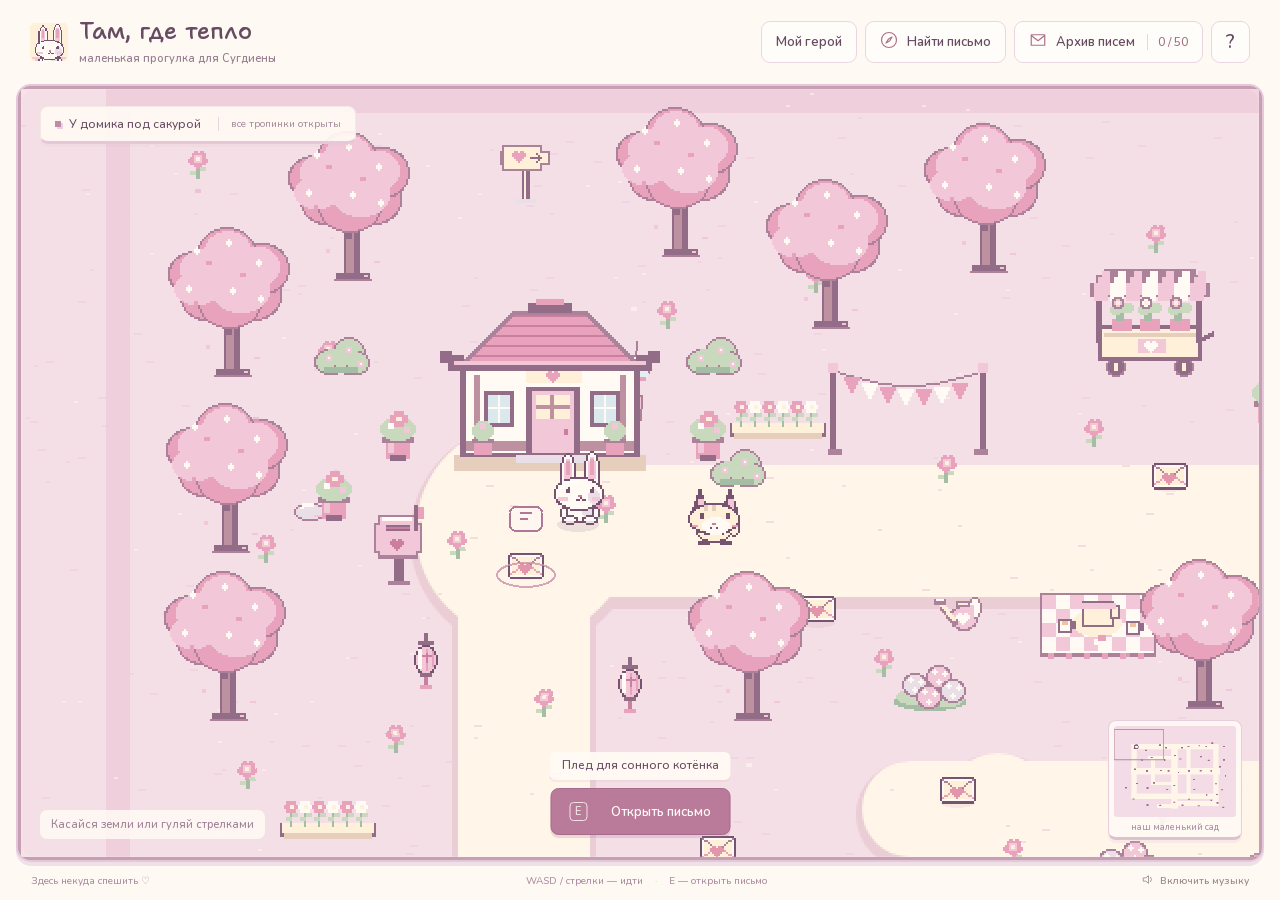
==== commit 4b5d0486: "Add eight selectable pixel heroes and softer Japanese lo-fi music" ====
--- a/index.html
+++ b/index.html
@@ -10,6 +10,7 @@
 <link rel="stylesheet" href="island.css">
 <link rel="stylesheet" href="typography.css">
 <link rel="stylesheet" href="garden.css">
+<link rel="stylesheet" href="characters.css">
 </head>
 <body>
 <header class="topbar">
@@ -19,6 +20,7 @@
 </span>
 </a>
 <nav aria-label="Меню игры">
+<button id="characterButton" class="nav-button" aria-label="Выбрать персонажа">Мой герой</button>
 <button id="exploreButton" class="nav-button" title="Письма на карте" aria-label="Найти письмо">
 <span data-icon="compass">
 </span>
@@ -179,6 +181,12 @@
 <p>Задачи — среднего и чуть выше среднего уровня. Можно думать сколько угодно: таймера и штрафов нет. Кнопка «Включить музыку» добавит тихую оригинальную мелодию с щипковыми струнами и флейтой. При уходе с вкладки она затихает.</p>
 <button class="primary" data-close>Пойдём ♡</button>
 </dialog>
+<dialog id="characterDialog" class="help-dialog character-dialog" aria-labelledby="characterTitle">
+<button class="dialog-close" data-close aria-label="Закрыть выбор персонажа">×</button>
+<h2 id="characterTitle">Кем сегодня погуляем?</h2>
+<p>Восемь маленьких друзей. Выбирай по настроению — твои письма останутся с тобой.</p>
+<div id="characterGrid" class="character-grid"></div>
+</dialog>
 <script src="assets/vendor/phaser-3.90.0.min.js">
 </script>
 <script src="data.js">
--- a/characters.css
+++ b/characters.css
@@ -0,0 +1,12 @@
+.character-dialog{width:min(740px,calc(100% - 24px));max-width:740px;text-align:center}
+.character-grid{display:grid;grid-template-columns:repeat(4,minmax(0,1fr));gap:12px;margin-top:24px}
+.character-choice{position:relative;display:flex;align-items:center;flex-direction:column;gap:7px;min-width:0;padding:18px 8px 14px;border:2px solid #ead7e1;border-radius:12px;background:#fff9f4;color:#76536f;font:inherit;cursor:pointer;transition:background .15s,transform .15s,border-color .15s}
+.character-choice img{width:64px;height:80px;object-fit:contain;image-rendering:pixelated}
+.character-choice strong{font-family:'Shantell Sans',sans-serif;font-size:17px}
+.character-choice small{font-size:11px;line-height:1.4}
+.character-choice:hover{transform:translateY(-3px);background:#fcebf2;border-color:#ca93b1}
+.character-choice[aria-pressed=true]{border-color:#8faa84;background:#f3f5ec}
+.character-choice[aria-pressed=true]:after{content:'✓';position:absolute;right:10px;top:7px;color:#5c8056}
+.character-choice:focus-visible{outline:3px solid #ad759b;outline-offset:3px}
+@media(max-width:560px){.character-grid{grid-template-columns:repeat(2,minmax(0,1fr));gap:8px}.character-choice{padding:10px 6px}.character-choice img{height:64px;width:52px}#characterButton{font-size:10px;padding:0 6px}.character-dialog{max-height:88svh;overflow:auto}}
+@media(prefers-reduced-motion:reduce){.character-choice{transition:none}.character-choice:hover{transform:none}}
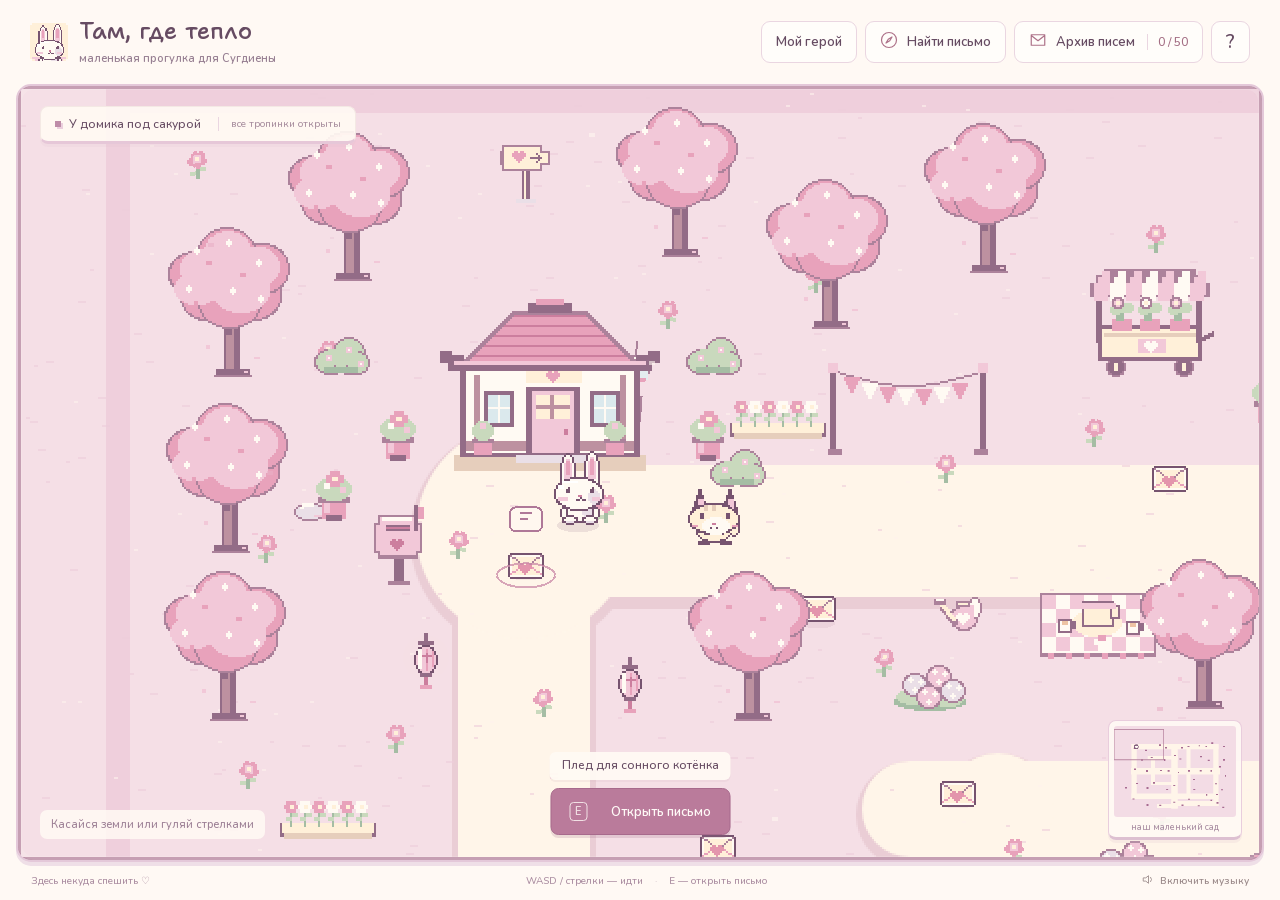
==== commit 4c854128: "Add personal welcome and directional movement for all heroes" ====
--- a/index.html
+++ b/index.html
@@ -10,7 +10,7 @@
 <link rel="stylesheet" href="island.css">
 <link rel="stylesheet" href="typography.css">
 <link rel="stylesheet" href="garden.css">
-<link rel="stylesheet" href="characters.css">
+<link rel="stylesheet" href="characters.css?v=2">
 </head>
 <body>
 <header class="topbar">
@@ -171,14 +171,15 @@
 <div class="album-grid" id="albumGrid">
 </div>
 </dialog>
-<dialog class="help-dialog" id="helpDialog" aria-labelledby="helpTitle">
+<dialog class="help-dialog welcome-dialog" id="helpDialog" aria-labelledby="helpTitle">
 <button class="dialog-close" data-close aria-label="Закрыть подсказку">×</button>
 <img data-pixel="plush" alt="Зайчик Плюш">
-<h2 id="helpTitle">Давай просто погуляем.</h2>
-<p>Коснись земли — Плюш пойдёт туда. На компьютере можно ходить стрелками или WASD.</p>
-<p>На полянках лежат письма. Подойди поближе и коснись письма или нажми E. У каждого письма своя задача и четыре ответа: A, B, C, D. Верный ответ откроет послание. Если ошибёшься, можно попробовать ещё раз.</p>
-<p>Все 50 писем доступны сразу, без уровней и лимитов. После чтения нажми «Прочитано ✓»: письмо получит зелёную галочку и останется в архиве. Прогресс сохраняется в этом браузере.</p>
-<p>Задачи — среднего и чуть выше среднего уровня. Можно думать сколько угодно: таймера и штрафов нет. Кнопка «Включить музыку» добавит тихую оригинальную мелодию с щипковыми струнами и флейтой. При уходе с вкладки она затихает.</p>
+<h2 id="helpTitle">Привет, Сугдиёна ❤️</h2>
+<p>Я создал этот маленький мир специально для тебя — чтобы поддержать, порадовать и напомнить, какая ты замечательная.</p>
+<p>Здесь тебя ждут небольшие задания и письма. Выполняя квесты, ты будешь открывать тёплые слова, искренние пожелания и духовные напоминания. Надеюсь, они будут дарить тебе спокойствие, силы и улыбку.</p>
+<p>Этот сайт — наш маленький мост через расстояние. Пока мы не можем всегда быть рядом, он будет соединять нас: каждое задание станет ещё одним шагом навстречу друг другу, а каждое письмо — частичкой моего тепла, заботы и поддержки. И сколько бы километров ни было между нами, я хочу, чтобы здесь ты всегда чувствовала моё присутствие.</p>
+<p>По возможности я буду добавлять сюда новые задания, письма и улучшения, чтобы наш мост становился всё длиннее, красивее и крепче. Пусть однажды он приведёт нас к тому дню, когда расстояние между нами исчезнет.</p>
+<p>Проходи всё в своём темпе, никуда не торопясь. Я сделал этот сайт с любовью — специально для тебя. 💌</p>
 <button class="primary" data-close>Пойдём ♡</button>
 </dialog>
 <dialog id="characterDialog" class="help-dialog character-dialog" aria-labelledby="characterTitle">
--- a/characters.css
+++ b/characters.css
@@ -1,4 +1,9 @@
 .character-dialog{width:min(740px,calc(100% - 24px));max-width:740px;text-align:center}
+.welcome-dialog{width:min(760px,calc(100% - 30px));max-width:760px;max-height:90svh;overflow:auto;text-align:left;padding:30px 42px}
+.welcome-dialog>img{display:block;width:58px;height:78px;margin:0 auto 4px}
+.welcome-dialog h2{text-align:center;margin:7px 0 18px}
+.welcome-dialog p{font-size:13px;line-height:1.62;margin:10px 0;color:#7f6c77}
+.welcome-dialog .primary{display:block;margin:20px auto 0}
 .character-grid{display:grid;grid-template-columns:repeat(4,minmax(0,1fr));gap:12px;margin-top:24px}
 .character-choice{position:relative;display:flex;align-items:center;flex-direction:column;gap:7px;min-width:0;padding:18px 8px 14px;border:2px solid #ead7e1;border-radius:12px;background:#fff9f4;color:#76536f;font:inherit;cursor:pointer;transition:background .15s,transform .15s,border-color .15s}
 .character-choice img{width:64px;height:80px;object-fit:contain;image-rendering:pixelated}
@@ -8,5 +13,5 @@
 .character-choice[aria-pressed=true]{border-color:#8faa84;background:#f3f5ec}
 .character-choice[aria-pressed=true]:after{content:'✓';position:absolute;right:10px;top:7px;color:#5c8056}
 .character-choice:focus-visible{outline:3px solid #ad759b;outline-offset:3px}
-@media(max-width:560px){.character-grid{grid-template-columns:repeat(2,minmax(0,1fr));gap:8px}.character-choice{padding:10px 6px}.character-choice img{height:64px;width:52px}#characterButton{font-size:10px;padding:0 6px}.character-dialog{max-height:88svh;overflow:auto}}
+@media(max-width:560px){.character-grid{grid-template-columns:repeat(2,minmax(0,1fr));gap:8px}.character-choice{padding:10px 6px}.character-choice img{height:64px;width:52px}#characterButton{font-size:10px;padding:0 6px}.character-dialog{max-height:88svh;overflow:auto}.welcome-dialog{width:calc(100% - 20px);padding:24px 20px;max-height:90svh}.welcome-dialog p{font-size:12px;line-height:1.58}.welcome-dialog>img{width:48px;height:66px}}
 @media(prefers-reduced-motion:reduce){.character-choice{transition:none}.character-choice:hover{transform:none}}
